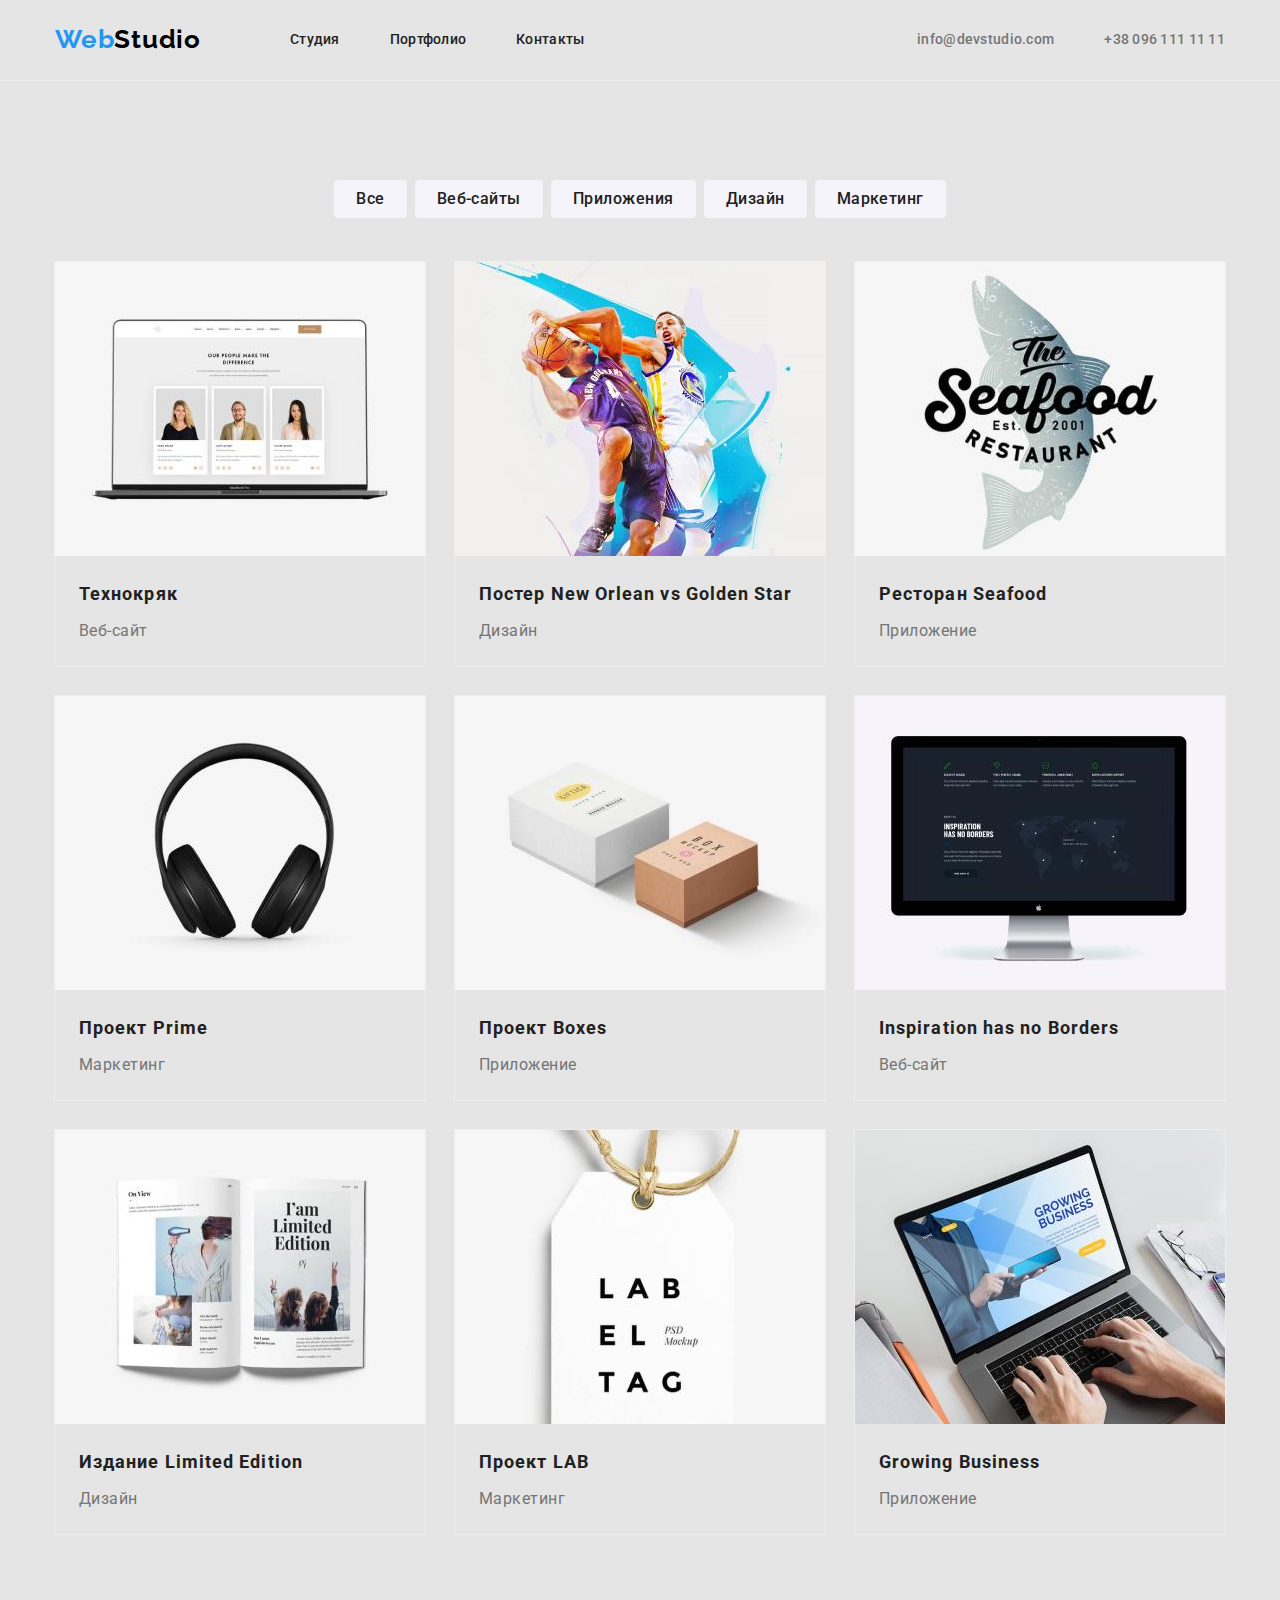
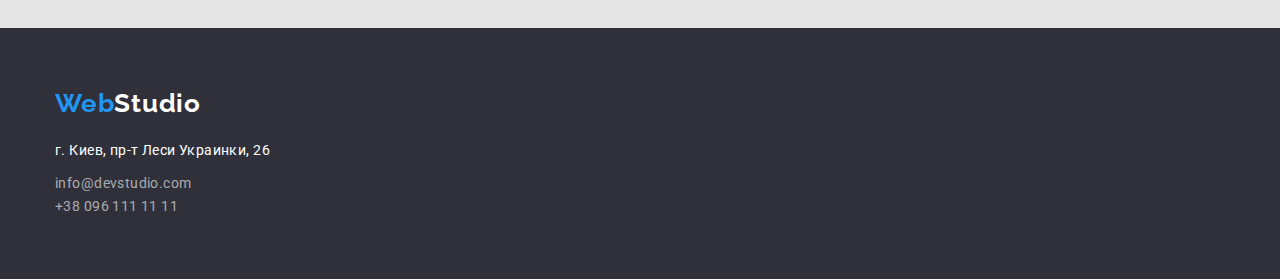
==== portfolio.html @ 98a0b050 "copy forder Home work 3" ====
<!DOCTYPE html>
<html lang="ru">
  <head>
    <meta charset="UTF-8" />
    <meta http-equiv="X-UA-Compatible" content="IE=edge" />
    <meta name="viewport" content="device-width, initial-scale=1.0" />
    <title>Portfolio</title>
    <link
      href="https://fonts.googleapis.com/css2?family=Raleway:wght@700&family=Roboto:wght@400;500;700;900&display=swap"
      rel="stylesheet"
    />
    <link
      rel="stylesheet"
      href="https://cdnjs.cloudflare.com/ajax/libs/modern-normalize/1.1.0/modern-normalize.min.css"
    />
    <link rel="stylesheet" href="./css/styles.css" />
  </head>

<body>
    <!-- site-nav -->
    <header class="header-box">
      <div class="container header-container">
        <nav class="header-navigation">
          <a href="./index.html" class="header-logo list">
            <span class="logo">Web</span>Studio</a
          >

          <ul class="header-nav list">
            <li class="items">
              <a href="./index.html" class="header-link link">Студия</a>
            </li>
            <li class="items">
              <a href="./portfolio.html" class="header-link link">Портфолио</a>
            </li>
            <li class="items">
              <a href="" class="header-link link">Контакты</a>
            </li>
          </ul>
        </nav>
        <ul class="auth-nav list">
          <li class="items">
            <a href="mailto:info@devstudio.com" 
            class="header-address link"
              >info@devstudio.com</a
            >
          </li>
          <li class="items">
            <a href="" class="header-address link">+38 096 111 11 11</a>
          </li>
        </ul>
      </div>
    </header>

    <main>
      <!-- Портфолио -->
      <!-- Наши работы -->
    <section class="our-work">
        <div class="container">
          <ul class="button-link list">
            <li class="button-item">
              <button type="button" class="button-secondary">Все</button>
            </li>

            <li class="button-item">
              <button type="button" class="button-secondary">Веб-сайты</button>
            </li>

            <li class="button-item">
              <button type="button" class="button-secondary">Приложения</button>
            </li>

            <li class="button-item">
              <button type="button" class="button-secondary">Дизайн</button>
            </li>

            <li class="button-item">
              <button type="button" class="button-secondary">Маркетинг</button>
            </li>
          </ul>
        </div>

        <!-- Projects -->
        <div class="container">
        <h1 class="visually-hidden">Наши работы</h1>
        <ul class="project list">
          <li class="project-section">
            <img
              src="./img/project1.jpg"
              alt="изображение 3 карточек"
              width="370"
              height="294"
            />
            <div class="project-jpg">
              <h2 class="project-title">Технокряк</h2>
              <p class="project-item">Веб-сайт</p>
            </div>
          </li>

          <li class="project-section">
            <img
              src="./img/project2.jpg"
              alt="изображение 2х баскетболистов"
              width="370"
              height="294"
            />
            <div class="project-jpg">
              <h2 class="project-title">Постер New Orlean vs Golden Star</h2>
              <p class="project-item">Дизайн</p>
            </div>
          </li>

          <li class="project-section">
            <img
              src="./img/project3.jpg"
              alt="изображение лого ресторана"
              width="370"
              height="294"
            />
            <div class="project-jpg">
              <h2 class="project-title">Ресторан Seafood</h2>
              <p class="project-item">Приложение</p>
            </div>
          </li>

          <li class="project-section">
            <img
              src="./img/project4.jpg"
              alt="изображение наушников"
              width="370"
              height="294"
            />
            <div class="project-jpg">
              <h2 class="project-title">Проект Prime</h2>
              <p class="project-item">Маркетинг</p>
            </div>
          </li>

          <li class="project-section">
            <img
              src="./img/project5.jpg"
              alt="изображение 2 коробок"
              width="370"
              height="294"
            />
            <div class="project-jpg">
              <h2 class="project-title">Проект Boxes</h2>
              <p class="project-item">Приложение</p>
            </div>
          </li>

          <li class="project-section">
            <img
              src="./img/project6.jpg"
              alt="изображение сайта и карты"
              width="370"
              height="294"
            />
            <div class="project-jpg">
              <h2 class="project-title">Inspiration has no Borders</h2>
              <p class="project-item">Веб-сайт</p>
            </div>
          </li>

          <li class="project-section">
            <img
              src="./img/project7.jpg"
              alt="изображение журнала"
              width="370"
              height="294"
            />
            <div class="project-jpg">
              <h2 class="project-title">Издание Limited Edition</h2>
              <p class="project-item">Дизайн</p>
            </div>
          </li>

          <li class="project-section">
            <img
              src="./img/project8.jpg"
              alt="изображение лейбы"
              width="370"
              height="294"
            />
            <div class="project-jpg">
              <h2 class="project-title">Проект LAB</h2>
              <p class="project-item">Маркетинг</p>
            </div>
          </li>

          <li class="project-section">
            <img
              src="./img/project9.jpg"
              alt="изображение работающего человека за ноутбуком"
              width="370"
              height="294"
            />
            <div class="project-jpg">
              <h2 class="project-title">Growing Business</h2>
              <p class="project-item">Приложение</p>
            </div>
          </li>
        </ul>
        </div>
    </section>
    </main>

    <!-- Футер (подвал) -->
    <footer class="footer-section"> 
        <div class="footer-list">
            <div class="footer-set">
                <a href="./index.html" class="footer-logo">
                    <span class="logo">Web</span>Studio
                </a>
    
            </div>
            <div class="footer-item">
                <address class="about-address"> г. Киев, пр-т Леси Украинки, 26 </address>
                <ul class="footer-nav list">
                    <li>
                        <a href="mailto:info@devstudio.com" class="footer-address mail link">info@devstudio.com</a>
                    </li>
                    <li>
                        <a href="" class="footer-address link">+38 096 111 11 11</a>
                    </li>
                </ul>
            </div>
        </div>
    
    </footer>
    
</body>
</html>
---- css/styles.css ----
/* цвет заголовков #212121*/
/* цвет основного текста #757575 */
/* белый цвет текста #FFFFFF */
/* акцент #2196F3 */
/* основной цвет фона #E5E5E5 */
/* вторичный цвет фона #F5F4FA */
/* серый #2F303A */
:root {
  --primary-text-color: #757575;
  --title-text-color: #212121;
  --accent-color: #2196f3;
  --second-accent-color: #ffffff;

  --primary-bg-color: #e5e5e5;
  --accent-bg-color: #2f303a;
  --first-bg-color: #f5f4fa;
  --second-bg-color: #ffffff;
}

p,
h1,
h2,
h3,
h4,
h5,
h6 {
  margin: 0;
}

ul {
  margin: 0;
  padding-left: 0;
  list-style: none;
}

img {
  display: block;
  min-width: 100%;
  height: auto;
}

body {
  background-color: var(--primary-bg-color);
  color: var(--primary-text-color);
  font-family: Roboto, sans-serif;
  letter-spacing: 0.03em;
}

.list {
  list-style: none;
  text-decoration: none;
}

/* -------------site-nav -------------------*/
.container {
  display: flex;
  width: 1200px;
  margin: 0 auto;
  padding-left: 15px;
  padding-right: 15px;

  /* background-color: tomato; */
  align-items: center;
}
.header-box {
  /* border: 1px #ECECEC; */
  outline: 1px solid #ececec;
}
.header-logo {
  display: flex;
  width: 145px;
  padding-top: 24px;
  padding-bottom: 25px;
  /* outline: 2px solid rgb(3, 248, 15); */
  margin-right: 90px;

  color: #000000;
  font-family: Raleway, sans-serif;
  font-weight: 700;
  font-size: 26px;
  line-height: 1.19;
  letter-spacing: 0.03em;
}

.logo {
  color: var(--accent-color);
  font-family: Raleway, sans-serif;
  font-weight: 700;
  font-size: 26px;
  line-height: 1.19;
  letter-spacing: 0.03em;
}
.header-navigation {
  display: flex;
}

.header-nav {
  display: flex;
  /* outline: 2px solid teal;  */
}
.header-nav .items {
  text-decoration: none;
  /* outline: 2px solid rgb(255, 255, 255); */
}

.header-nav .items:not(:last-child) {
  margin-right: 50px;
}

.header-nav .link:hover,
.header-nav .link:focus {
  color: #2196f3;
}
.header-link {
  display: flex;
  padding-top: 32px;
  padding-bottom: 32px;

  color: var(--title-text-color);
  font-weight: 500;
  font-size: 14px;
  line-height: 1.14;
  letter-spacing: 0.02em;
  text-decoration: none;
}

.auth-nav .link {
  text-decoration: none;
}
.auth-nav .link:hover,
.auth-nav .link:focus {
  color: #2196f3;
}

.auth-nav {
  display: flex;
  /* outline: 2px solid rgb(173, 14, 125); */
  margin-left: auto;
}
.auth-nav .items + .items {
  margin-left: 50px;
}

.section-title {
  color: var(--title-text-color);
}

.header-address {
  display: block;
  padding-top: 32px;
  padding-bottom: 32px;
  /* background-color: teal; */

  color: var(--primary-text-color);
  font-weight: 500;
  font-size: 14px;
  line-height: 1.14;
  letter-spacing: 0.02em;
}

/* -----------------Герой-------------------- */
.hero {
  margin: 0 auto;
  background-color: var(--accent-bg-color);
  text-align: center;

  height: 600px;
  padding-top: 200px;
  padding-bottom: 200px;
  align-items: center;
}

.hero-title {
  margin: 0 auto;
  margin-bottom: 30px;
  max-width: 700px;
  text-align: center;
  color: var(--second-accent-color);
  font-weight: 900;
  font-size: 44px;
  line-height: 1.36;

  letter-spacing: 0.06em;
  text-transform: uppercase;
}

.button {
  color: var(--title-text-color);
  background-color: var(--primary-bg-color);

  box-shadow: 0px 4px 4px rgba(0, 0, 0, 0.15);
  border-radius: 4px;
  border: none;

  align-items: center;
  text-align: center;
  margin: 0 auto;
}

.button.primary {
  display: block;
  width: 200px;
  height: 50px;
  align-items: center;
  text-align: center;
  /* margin-bottom: 200px; */

  font-family: Roboto, sans-serif;
  color: var(--second-accent-color);
  background-color: var(--accent-color);
  font-weight: 700;
  font-size: 16px;
  line-height: 1.87;
  letter-spacing: 0.06em;
}

.button.primary:hover,
.button.primary:focus {
  color: var(--title-text-color);
  background-color: var(--first-bg-color);
}

/* -------------Особенности------------- */
.visually-hidden {
  position: absolute;
  width: 1px;
  height: 1px;
  margin: -1px;
  padding: 0;
  overflow: hidden;
  border: 0;
  clip: rect(0 0 0 0);
}
.section {
  padding-bottom: 94px;
  padding-top: 94px;
}

.feature {
  display: flex;
  margin: 0 auto;
}

.feature .feature-item:not(:last-child) {
  margin-right: 30px;
}

.feature-title {
  margin-bottom: 10px;
  width: 270px;
  color: var(--title-text-color);
  font-weight: bold;
  font-size: 14px;
  line-height: 1.14;
  text-transform: uppercase;
  letter-spacing: 0.03em;
}
.feature-text {
  color: var(--primary-text-color);
  font-weight: normal;
  font-size: 14px;
  line-height: 1.71;
  letter-spacing: 0.03em;
}

/* ---------------Чем мы занимаемся----------- */
.section {
  /* outline: 2px solid rgb(173, 14, 125); */
  background-color: var(--primary-bg-color);
  padding-bottom: 94px;
}

.section-title {
  margin-bottom: 50px;
  /* width: 376px; */
  color: var(--title-text-color);
  font-weight: 700;
  font-size: 36px;
  line-height: 1.17;
  text-align: center;
  letter-spacing: 0.03em;
}
.work {
  display: flex;
}
.work-img {
  margin: 0 auto;
  flex-basis: calc(100% / 3);
}

.work .work-img + .work-img {
  margin-left: 30px;
}

/* -----------------Наша команда----------------- */
.our-command {
  background-color: var(--first-bg-color);
  padding-top: 94px;
  padding-bottom: 94px;

  /* margin-bottom: 50px; */
  /* outline: 2px solid rgb(27, 2, 138); */
}
.command {
  display: flex;
  margin-bottom: 94px;
  /* width: 270px; */
}

.command-item {
  margin: 0 auto;

  /* width: 376px; */
  color: var(--title-text-color);
  font-weight: 700;
  font-size: 36px;
  line-height: 1.17;
  text-align: center;
  letter-spacing: 0.03em;
}

.command-section {
  margin: 0 auto;
  /* margin-bottom: 94px; */
  /* filter: drop-shadow(0px 4px 4px rgba(0, 0, 0, 0.25)); */
}
.command .command-section + .command-section {
  margin-left: 30px;
}
.command-section-img {
  margin-bottom: 30px;
}

.command-title {
  margin-bottom: 10px;
  /* outline: 2px solid rgb(173, 14, 125); */
  color: var(--title-text-color);
  font-weight: 500;
  font-size: 16px;
  line-height: 1.19;
  text-align: center;
  letter-spacing: 0.03em;
}
.command-discription {
  margin-bottom: 30px;
  color: var(--primary-text-color);
  font-weight: 400;
  font-size: 16px;
  line-height: 1.19;
  text-align: center;
  letter-spacing: 0.03em;
}

/*---------------- Футер------------------ */

.footer-section {
  background-color: var(--accent-bg-color);
  color: var(--second-accent-color);
  padding-top: 60px;
  padding-bottom: 60px;
}

.footer-list {
  width: 1200px;

  margin: 0 auto;
  padding-left: 15px;
  padding-right: 15px;
}

.footer-logo {
  display: flex;
  /* outline: 2px solid rgb(245, 121, 5);  */

  width: 145px;

  margin-bottom: 20px;

  color: var(--second-accent-color);
  font-family: Raleway, sans-serif;
  text-decoration: none;
  font-weight: 700;
  font-size: 26px;
  line-height: 1.19;
  letter-spacing: 0.03em;
}
.footer-set {
  /* margin-top: 60px; */
}

.footer-nav {
  /* outline: 2px solid teal;  */
  color: rgb(255, 255, 255, 0.6);
  font-weight: 400;
  font-size: 14px;
  line-height: 1.71;
  letter-spacing: 0.03em;
}

.footer-address {
  /* outline: 2px solid rgb(98, 0, 128);  */
  color: rgba(255, 255, 255, 0.6);
  text-decoration: none;
  font-weight: 400;
  font-size: 14px;
  line-height: 1.71;
  letter-spacing: 0.03em;
  margin-bottom: 60px;
}

.footer-nav .link:hover,
.footer-nav .link:focus {
  color: #2196f3;
}
.mail {
  padding-bottom: 9px;
}
.about-address {
  /* outline: 2px solid rgb(2, 0, 128);  */
  color: var(--second-accent-color);
  font-weight: 400;
  font-size: 14px;
  line-height: 1.71;
  letter-spacing: 0.03em;
  font-style: normal;
  margin-bottom: 9px;
}
.footer-item {
}

/* --------------Портфолио--------------- *
/* ------------- Наши работы ----------*/
.our-work {
  padding-top: 94px;
  padding-bottom: 94px;
}

.button-link {
  display: flex;
  margin: 0 auto;
}
.button-item {
  display: block;
  height: 38px;
  min-width: 29px;
  padding-top: 6px;
  margin-bottom: 50px;
}

.button-link .button-item + .button-item {
  margin-left: 8px;
}

.button-item .button-secondary:hover,
.button-item .button-secondary:focus {
  color: var(--second-accent-color);
  background-color: var(--accent-color);
}

.button-secondary {
  padding: 6px 22px;
  background-color: var(--first-bg-color);
  border-radius: 4px;
}

.button-item .button-secondary {
  font-family: Roboto, sans-serif;
  color: var(--title-text-color);
  background-color: var(--first-bg-color);
  border: none;
  cursor: pointer;
  font-weight: 500;
  font-size: 16px;
  line-height: 1.62;
  text-align: center;
  letter-spacing: 0.03em;
}

/*--------------- Projects--------------------------  */
.project {
  display: flex;
  flex-wrap: wrap;
  padding: 0;
  margin: 0 auto;
  margin-left: -30px;
  margin-top: -30px;

  align-items: center;
  /* outline: 2px solid rgb(3, 248, 15); */
  /* margin-left: -30px; */
}

.project-section {
  flex-basis: calc(100% / 3 - 30px);
  margin-left: 30px;
  margin-top: 30px;
  outline: 1px solid #eeeeee;
}

.project-title {
  margin-bottom: 4px;

  color: var(--title-text-color);
  font-weight: 700;
  font-size: 18px;
  line-height: 2;
  letter-spacing: 0.06em;
}
.project-item {
  color: var(--primary-text-color);
  font-weight: normal;
  font-size: 16px;
  line-height: 1.87;
  letter-spacing: 0.03em;
}

.project-jpg {
  padding-top: 20px;
  padding-bottom: 20px;
  padding-left: 24px;
  padding-right: 24px;
}
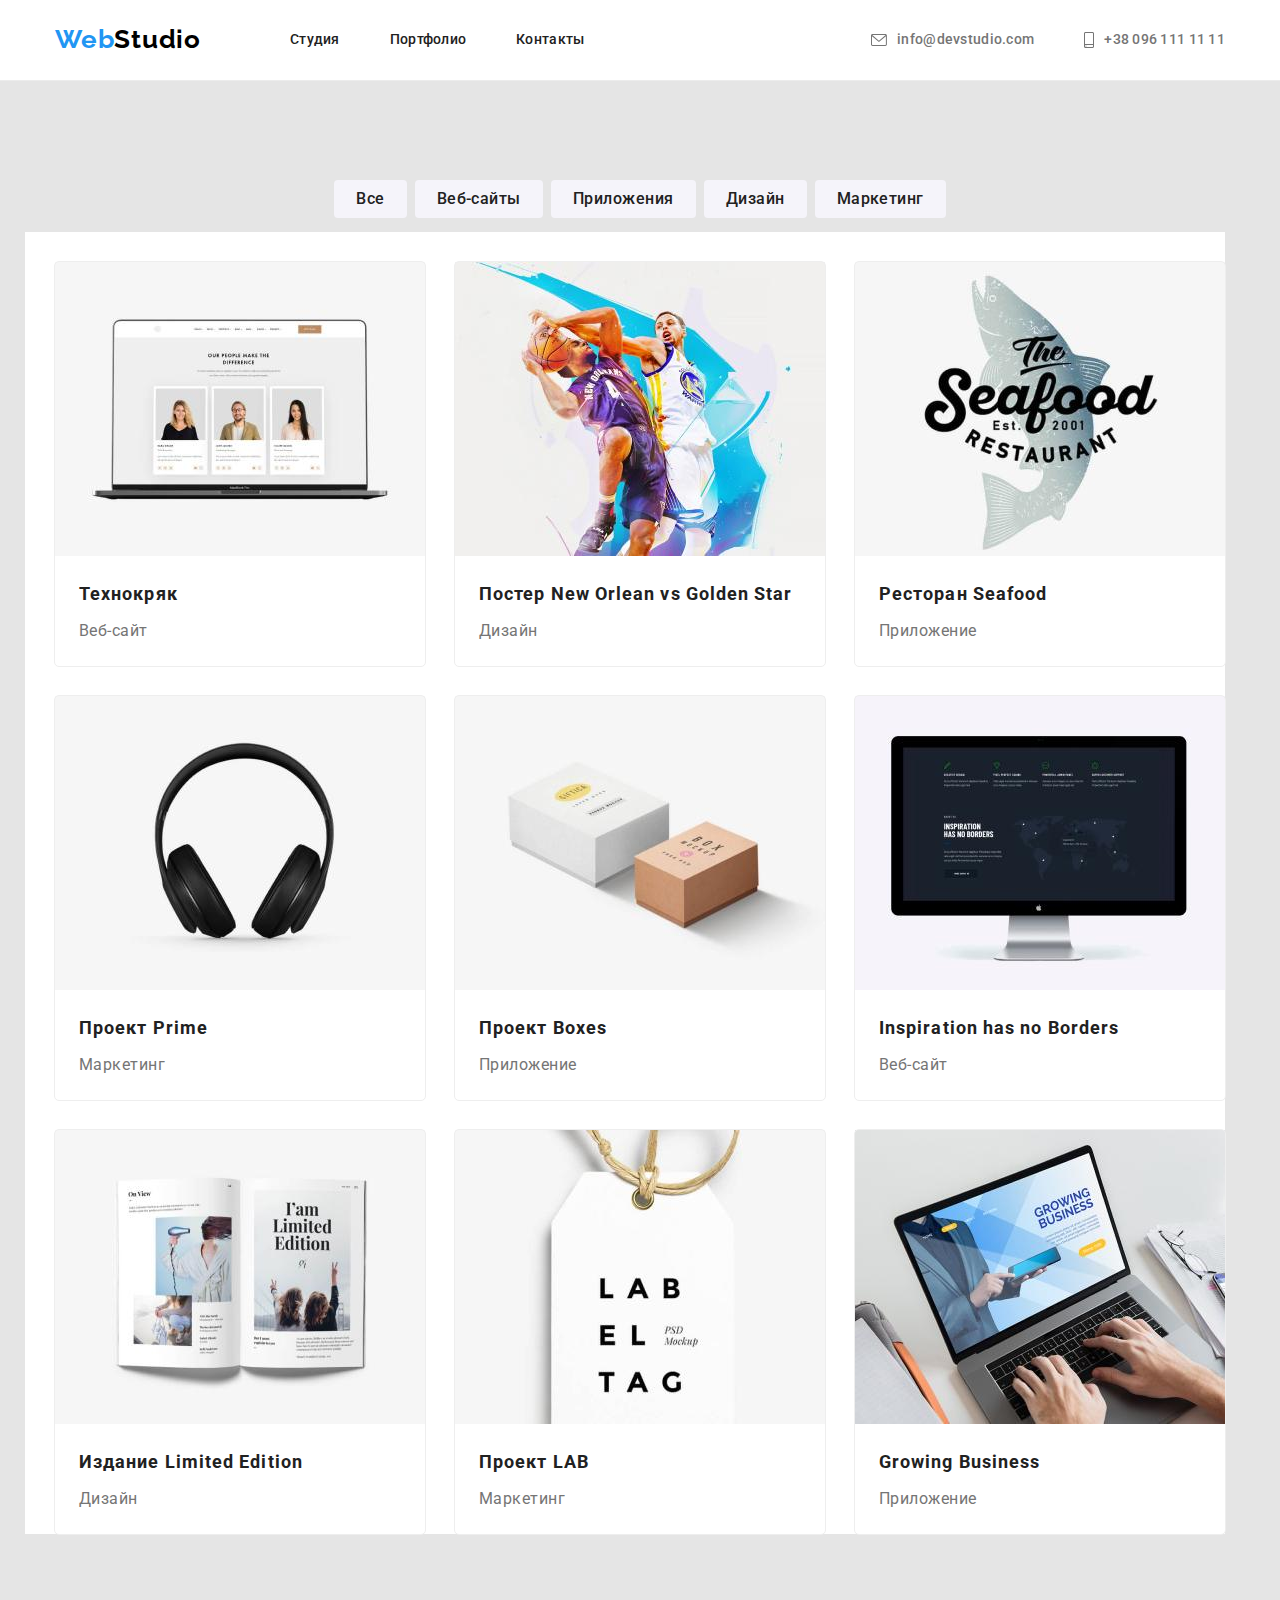
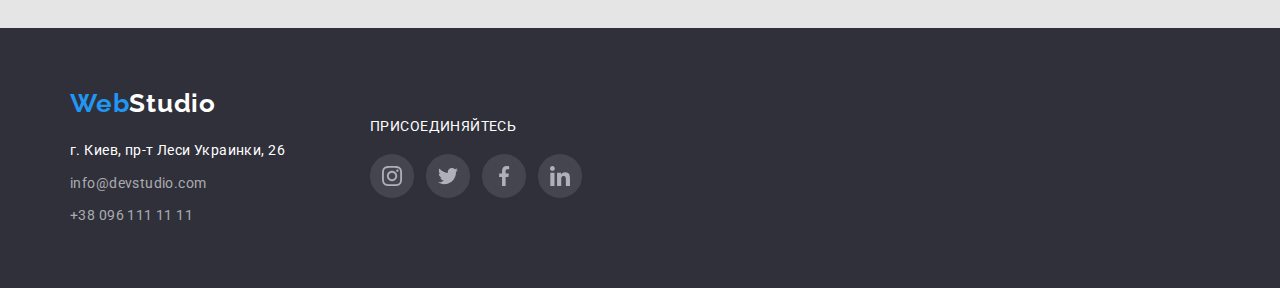
==== commit 63f3ffe6: "тени на кнопку и на картинки при ховере на странице Портфолио" ====
--- a/portfolio.html
+++ b/portfolio.html
@@ -1,30 +1,26 @@
 <!DOCTYPE html>
 <html lang="ru">
-  <head>
-    <meta charset="UTF-8" />
-    <meta http-equiv="X-UA-Compatible" content="IE=edge" />
-    <meta name="viewport" content="device-width, initial-scale=1.0" />
-    <title>Portfolio</title>
-    <link
-      href="https://fonts.googleapis.com/css2?family=Raleway:wght@700&family=Roboto:wght@400;500;700;900&display=swap"
-      rel="stylesheet"
-    />
-    <link
-      rel="stylesheet"
-      href="https://cdnjs.cloudflare.com/ajax/libs/modern-normalize/1.1.0/modern-normalize.min.css"
-    />
-    <link rel="stylesheet" href="./css/styles.css" />
-  </head>
+
+<head>
+  <meta charset="UTF-8" />
+  <meta http-equiv="X-UA-Compatible" content="IE=edge" />
+  <meta name="viewport" content="device-width, initial-scale=1.0" />
+  <title>Portfolio</title>
+  <link href="https://fonts.googleapis.com/css2?family=Raleway:wght@700&family=Roboto:wght@400;500;700;900&display=swap"
+    rel="stylesheet" />
+  <link rel="stylesheet"
+    href="https://cdnjs.cloudflare.com/ajax/libs/modern-normalize/1.1.0/modern-normalize.min.css" />
+  <link rel="stylesheet" href="./css/styles.css" />
+</head>
 
 <body>
-    <!-- site-nav -->
+  <!-- site-nav -->
     <header class="header-box">
       <div class="container header-container">
         <nav class="header-navigation">
           <a href="./index.html" class="header-logo list">
-            <span class="logo">Web</span>Studio</a
-          >
-
+            <span class="logo">Web</span>Studio</a>
+    
           <ul class="header-nav list">
             <li class="items">
               <a href="./index.html" class="header-link link">Студия</a>
@@ -37,59 +33,61 @@
             </li>
           </ul>
         </nav>
+    
         <ul class="auth-nav list">
           <li class="items">
-            <a href="mailto:info@devstudio.com" 
-            class="header-address link"
-              >info@devstudio.com</a
-            >
+            <div class="contact-icon">
+              <svg class="nav-icon" width="16" height="12">
+                <use href="./img/icons.svg#icon-envelope"></use>
+              </svg>
+              <a href="mailto:info@devstudio.com" class="header-address link">info@devstudio.com</a>
+            </div>
           </li>
           <li class="items">
-            <a href="" class="header-address link">+38 096 111 11 11</a>
+            <div class="contact-icon">
+              <svg class="nav-icon" width="10" height="16">
+                <use href="./img/icons.svg#icon-smartphone"></use>
+              </svg>
+              <a href="" class="header-address link">+38 096 111 11 11</a>
           </li>
         </ul>
       </div>
     </header>
-
-    <main>
-      <!-- Портфолио -->
-      <!-- Наши работы -->
+    
+  <main>
+    <!-- Портфолио -->
+    <!-- Наши работы -->
     <section class="our-work">
-        <div class="container">
-          <ul class="button-link list">
-            <li class="button-item">
-              <button type="button" class="button-secondary">Все</button>
-            </li>
-
-            <li class="button-item">
-              <button type="button" class="button-secondary">Веб-сайты</button>
-            </li>
-
-            <li class="button-item">
-              <button type="button" class="button-secondary">Приложения</button>
-            </li>
-
-            <li class="button-item">
-              <button type="button" class="button-secondary">Дизайн</button>
-            </li>
-
-            <li class="button-item">
-              <button type="button" class="button-secondary">Маркетинг</button>
-            </li>
-          </ul>
-        </div>
-
-        <!-- Projects -->
-        <div class="container">
+      <div class="container">
+        <ul class="button-link list">
+          <li class="button-item">
+            <button type="button" class="button-secondary">Все</button>
+          </li>
+
+          <li class="button-item">
+            <button type="button" class="button-secondary">Веб-сайты</button>
+          </li>
+
+          <li class="button-item">
+            <button type="button" class="button-secondary">Приложения</button>
+          </li>
+
+          <li class="button-item">
+            <button type="button" class="button-secondary">Дизайн</button>
+          </li>
+
+          <li class="button-item">
+            <button type="button" class="button-secondary">Маркетинг</button>
+          </li>
+        </ul>
+      </div>
+
+      <!-- Projects -->
+      <div class="container">
         <h1 class="visually-hidden">Наши работы</h1>
         <ul class="project list">
           <li class="project-section">
-            <img
-              src="./img/project1.jpg"
-              alt="изображение 3 карточек"
-              width="370"
-              height="294"
-            />
+            <img src="./img/project1.jpg" alt="изображение 3 карточек" width="370" height="294" />
             <div class="project-jpg">
               <h2 class="project-title">Технокряк</h2>
               <p class="project-item">Веб-сайт</p>
@@ -97,12 +95,7 @@
           </li>
 
           <li class="project-section">
-            <img
-              src="./img/project2.jpg"
-              alt="изображение 2х баскетболистов"
-              width="370"
-              height="294"
-            />
+            <img src="./img/project2.jpg" alt="изображение 2х баскетболистов" width="370" height="294" />
             <div class="project-jpg">
               <h2 class="project-title">Постер New Orlean vs Golden Star</h2>
               <p class="project-item">Дизайн</p>
@@ -110,12 +103,7 @@
           </li>
 
           <li class="project-section">
-            <img
-              src="./img/project3.jpg"
-              alt="изображение лого ресторана"
-              width="370"
-              height="294"
-            />
+            <img src="./img/project3.jpg" alt="изображение лого ресторана" width="370" height="294" />
             <div class="project-jpg">
               <h2 class="project-title">Ресторан Seafood</h2>
               <p class="project-item">Приложение</p>
@@ -123,12 +111,7 @@
           </li>
 
           <li class="project-section">
-            <img
-              src="./img/project4.jpg"
-              alt="изображение наушников"
-              width="370"
-              height="294"
-            />
+            <img src="./img/project4.jpg" alt="изображение наушников" width="370" height="294" />
             <div class="project-jpg">
               <h2 class="project-title">Проект Prime</h2>
               <p class="project-item">Маркетинг</p>
@@ -136,12 +119,7 @@
           </li>
 
           <li class="project-section">
-            <img
-              src="./img/project5.jpg"
-              alt="изображение 2 коробок"
-              width="370"
-              height="294"
-            />
+            <img src="./img/project5.jpg" alt="изображение 2 коробок" width="370" height="294" />
             <div class="project-jpg">
               <h2 class="project-title">Проект Boxes</h2>
               <p class="project-item">Приложение</p>
@@ -149,12 +127,7 @@
           </li>
 
           <li class="project-section">
-            <img
-              src="./img/project6.jpg"
-              alt="изображение сайта и карты"
-              width="370"
-              height="294"
-            />
+            <img src="./img/project6.jpg" alt="изображение сайта и карты" width="370" height="294" />
             <div class="project-jpg">
               <h2 class="project-title">Inspiration has no Borders</h2>
               <p class="project-item">Веб-сайт</p>
@@ -162,12 +135,7 @@
           </li>
 
           <li class="project-section">
-            <img
-              src="./img/project7.jpg"
-              alt="изображение журнала"
-              width="370"
-              height="294"
-            />
+            <img src="./img/project7.jpg" alt="изображение журнала" width="370" height="294" />
             <div class="project-jpg">
               <h2 class="project-title">Издание Limited Edition</h2>
               <p class="project-item">Дизайн</p>
@@ -175,12 +143,7 @@
           </li>
 
           <li class="project-section">
-            <img
-              src="./img/project8.jpg"
-              alt="изображение лейбы"
-              width="370"
-              height="294"
-            />
+            <img src="./img/project8.jpg" alt="изображение лейбы" width="370" height="294" />
             <div class="project-jpg">
               <h2 class="project-title">Проект LAB</h2>
               <p class="project-item">Маркетинг</p>
@@ -188,45 +151,78 @@
           </li>
 
           <li class="project-section">
-            <img
-              src="./img/project9.jpg"
-              alt="изображение работающего человека за ноутбуком"
-              width="370"
-              height="294"
-            />
+            <img src="./img/project9.jpg" alt="изображение работающего человека за ноутбуком" width="370"
+              height="294" />
             <div class="project-jpg">
               <h2 class="project-title">Growing Business</h2>
               <p class="project-item">Приложение</p>
             </div>
           </li>
         </ul>
-        </div>
+      </div>
     </section>
-    </main>
-
-    <!-- Футер (подвал) -->
-    <footer class="footer-section"> 
-        <div class="footer-list">
-            <div class="footer-set">
-                <a href="./index.html" class="footer-logo">
-                    <span class="logo">Web</span>Studio
-                </a>
-    
-            </div>
-            <div class="footer-item">
-                <address class="about-address"> г. Киев, пр-т Леси Украинки, 26 </address>
-                <ul class="footer-nav list">
-                    <li>
-                        <a href="mailto:info@devstudio.com" class="footer-address mail link">info@devstudio.com</a>
-                    </li>
-                    <li>
-                        <a href="" class="footer-address link">+38 096 111 11 11</a>
-                    </li>
-                </ul>
-            </div>
-        </div>
-    
-    </footer>
-    
+  </main>
+
+  <!-- Футер (подвал) -->
+<footer class="footer-section">
+  <div class="container">
+    <div class="footer-list">
+      <div class="footer-set">
+        <a href="./index.html" class="footer-logo">
+          <span class="logo">Web</span>Studio
+        </a>
+      </div>
+      <div class="footer-item">
+        <address class="about-address">
+          г. Киев, пр-т Леси Украинки, 26
+        </address>
+        <ul class="footer-nav list">
+          <li class="footer-link">
+            <a href="mailto:info@devstudio.com" class="footer-address mail link">info@devstudio.com</a>
+          </li>
+          <li>
+            <a href="" class="footer-address link">+38 096 111 11 11</a>
+          </li>
+        </ul>
+      </div>
+    </div>
+
+    <div class="footer-box">
+      <p class="footer-text">Присоединяйтесь</p>
+      <ul class="footer-command-box">
+        <li class="footer-command-iconbox">
+          <a href="" class="footer-command-link">
+            <svg class="footer-command-icon">
+              <use href="./img/icons.svg#icon-instagram2"></use>
+            </svg>
+          </a>
+        </li>
+
+        <li class="footer-command-iconbox">
+          <a href="" class="footer-command-link">
+            <svg class="footer-command-icon">
+              <use href="./img/icons.svg#icon-twitter1"></use>
+            </svg> </a>
+        </li>
+
+        <li class="footer-command-iconbox">
+          <a href="" class="footer-command-link">
+            <svg class="footer-command-icon">
+              <use href="./img/icons.svg#icon-facebook1"></use>
+            </svg> </a>
+        </li>
+
+        <li class="footer-command-iconbox">
+          <a href="" class="footer-command-link">
+            <svg class="footer-command-icon">
+              <use href="./img/icons.svg#icon-linkedin1"></use>
+            </svg> </a>
+        </li>
+      </ul>
+
+    </div>
+  </div>
+</footer>
 </body>
-</html>
+
+</html>--- a/css/styles.css
+++ b/css/styles.css
@@ -65,6 +65,7 @@
 .header-box {
   /* border: 1px #ECECEC; */
   outline: 1px solid #ececec;
+  background-color: #ffffff;
 }
 .header-logo {
   display: flex;
@@ -131,7 +132,10 @@
 .auth-nav .link:focus {
   color: #2196f3;
 }
-
+.contact-icon .nav-icon:hover,
+.contact-icon .nav-icon:focus {
+  fill: var(--accent-color);
+}
 .auth-nav {
   display: flex;
   /* outline: 2px solid rgb(173, 14, 125); */
@@ -141,12 +145,8 @@
   margin-left: 50px;
 }
 
-.section-title {
-  color: var(--title-text-color);
-}
-
 .header-address {
-  display: block;
+  display: flex;
   padding-top: 32px;
   padding-bottom: 32px;
   /* background-color: teal; */
@@ -157,17 +157,40 @@
   line-height: 1.14;
   letter-spacing: 0.02em;
 }
+.contact-icon {
+  display: flex;
+  align-items: center;
+}
+
+.nav-icon {
+margin-right: 10px;
+fill: var(--primary-text-color);
+}
+
+
 
 /* -----------------Герой-------------------- */
 .hero {
   margin: 0 auto;
-  background-color: var(--accent-bg-color);
-  text-align: center;
-
+
+  text-align: center;
+  max-width: 1600px;
   height: 600px;
   padding-top: 200px;
   padding-bottom: 200px;
   align-items: center;
+
+  background-color: #c4c4c4;
+  background-image: linear-gradient(
+    to right,
+    rgba(47, 48, 58, 0.4),
+    rgba(47, 48, 58, 0.4)
+  );
+
+  background-image: url(../img/fon.jpg);
+  background-repeat: no-repeat;
+  background-position: center;
+  background-size: cover;
 }
 
 .hero-title {
@@ -231,14 +254,35 @@
   border: 0;
   clip: rect(0 0 0 0);
 }
-.section {
+.section-feature {
+  /* padding-bottom: 94px; */
+  padding-top: 94px;
   padding-bottom: 94px;
-  padding-top: 94px;
+  background-color: #ffffff;
 }
 
 .feature {
   display: flex;
   margin: 0 auto;
+  
+}
+.feature-section{
+border-radius: 4px; 
+/* outline: 2px solid rgb(5, 194, 5); */
+padding-top: 25px;
+  padding-bottom: 25px;
+  padding-left: 100px;
+  padding-right: 100px; 
+  margin-bottom: 30px;
+background-color: var(--first-bg-color);
+}
+
+.feature-icon {
+  display: block;
+  margin: 0 auto;
+  width: 70px;
+  height: 70px;
+  fill: #212121;
 }
 
 .feature .feature-item:not(:last-child) {
@@ -254,6 +298,7 @@
   line-height: 1.14;
   text-transform: uppercase;
   letter-spacing: 0.03em;
+ 
 }
 .feature-text {
   color: var(--primary-text-color);
@@ -263,10 +308,11 @@
   letter-spacing: 0.03em;
 }
 
+
 /* ---------------Чем мы занимаемся----------- */
 .section {
   /* outline: 2px solid rgb(173, 14, 125); */
-  background-color: var(--primary-bg-color);
+  background-color: var(--second-bg-color);
   padding-bottom: 94px;
 }
 
@@ -303,12 +349,12 @@
 }
 .command {
   display: flex;
-  margin-bottom: 94px;
-  /* width: 270px; */
-}
+ }
+
 
 .command-item {
   margin: 0 auto;
+  margin-bottom: 50px;
 
   /* width: 376px; */
   color: var(--title-text-color);
@@ -321,6 +367,9 @@
 
 .command-section {
   margin: 0 auto;
+  background: #FFFFFF;
+  box-shadow: 0px 1px 3px rgba(0, 0, 0, 0.12), 0px 1px 1px rgba(0, 0, 0, 0.14), 0px 2px 1px rgba(0, 0, 0, 0.2);
+border-radius: 4px;
   /* margin-bottom: 94px; */
   /* filter: drop-shadow(0px 4px 4px rgba(0, 0, 0, 0.25)); */
 }
@@ -333,8 +382,7 @@
 
 .command-title {
   margin-bottom: 10px;
-  /* outline: 2px solid rgb(173, 14, 125); */
-  color: var(--title-text-color);
+   color: var(--title-text-color);
   font-weight: 500;
   font-size: 16px;
   line-height: 1.19;
@@ -350,6 +398,93 @@
   text-align: center;
   letter-spacing: 0.03em;
 }
+.command-box{
+display: flex;
+  margin-left: 32px;
+  margin-right: 32px;
+  margin-top: 16px;
+  margin-bottom: 30px;
+
+}
+.command-iconbox {
+   /* outline: 1px solid rgb(173, 14, 125); */
+   border-radius: 50px; 
+}
+.command-box .command-iconbox + .command-iconbox {
+  margin-left: 12px;
+}
+.command-link{
+  display: flex;
+  padding: 0;
+  margin: 0;
+  /* justify-content: center; */
+  align-items: center;
+  width: 44px;
+  height: 44px;
+
+}
+.command-icon{
+  display: flex;
+  margin: 0 auto;
+  width: 20px;
+  height: 20px;
+fill: #AFB1B8;
+}
+.command-iconbox:hover,
+.command-iconbox:focus {
+  background-color: var(--accent-color);
+}
+.command-iconbox:hover .command-icon,
+.command-iconbox:focus .command-icon {
+fill: #FFFFFF;
+}
+
+/* --------------Постоянные клиенты-------------------- */
+.our-clients {
+  background-color: var(--second-bg-color);
+  padding-top: 94px;
+  padding-bottom: 94px;
+}
+
+.clients-item {
+  margin-bottom: 50px;
+  font-weight: 700px;
+  color: var(--title-text-color);
+  font-weight: 700;
+  font-size: 36px;
+  line-height: 1.17;
+  text-align: center;
+  letter-spacing: 0.03em;
+}
+.clients {
+  display: flex;
+  margin: 0 auto;
+  /* outline: 2px solid rgb(25, 14, 173); */
+}
+.clients-section {
+  padding-bottom: 16px;
+  padding-top: 16px;
+  padding-left: 32px;
+  padding-right: 32px;
+  border: 1px solid #afb1b8;
+  box-sizing: border-box;
+  border-radius: 4px;
+    /* outline: 2px solid rgb(5, 194, 5); */
+}
+.client-icon {
+  width: 106px;
+  height: 60px;
+  fill: rgba(175, 177, 184, 1);
+}
+.client-icon:hover {
+  fill: var(--accent-color);
+}
+.clients-section:hover {
+ border: 1px solid var(--accent-color);
+}
+.clients .clients-section + .clients-section {
+  margin-left: 30px;
+}
 
 /*---------------- Футер------------------ */
 
@@ -361,9 +496,6 @@
 }
 
 .footer-list {
-  width: 1200px;
-
-  margin: 0 auto;
   padding-left: 15px;
   padding-right: 15px;
 }
@@ -383,9 +515,6 @@
   font-size: 26px;
   line-height: 1.19;
   letter-spacing: 0.03em;
-}
-.footer-set {
-  /* margin-top: 60px; */
 }
 
 .footer-nav {
@@ -412,8 +541,9 @@
 .footer-nav .link:focus {
   color: #2196f3;
 }
-.mail {
-  padding-bottom: 9px;
+
+.footer-link {
+  margin-bottom: 9px;
 }
 .about-address {
   /* outline: 2px solid rgb(2, 0, 128);  */
@@ -425,9 +555,60 @@
   font-style: normal;
   margin-bottom: 9px;
 }
-.footer-item {
-}
-
+.footer-box {
+  display: flex;
+  flex-direction: column;
+  margin-left: 70px;
+  width: 206px;
+}
+.footer-text{
+  color: var(--second-accent-color);
+  font-weight: 700px;
+font-size: 14px;
+line-height: 1.15;
+letter-spacing: 0.03em;
+text-transform: uppercase;
+margin-bottom: 20px;
+}
+.footer-command-box{
+display: flex;
+
+ }
+.footer-command-iconbox {
+   /* outline: 1px solid rgb(173, 14, 125); */
+   border-radius: 50px; 
+   background-color: rgba(255, 255, 255, 0.1);
+  
+  
+}
+.footer-command-box .footer-command-iconbox + .footer-command-iconbox {
+  margin-left: 12px;
+}
+.footer-command-link{
+  display: flex;
+  padding: 0;
+  margin: 0;
+  /* justify-content: center; */
+  align-items: center;
+  width: 44px;
+  height: 44px;
+
+}
+.footer-command-icon{
+  display: flex;
+  margin: 0 auto;
+  width: 20px;
+  height: 20px;
+fill: #AFB1B8;
+}
+.footer-command-iconbox:hover,
+.footer-command-iconbox:focus {
+  background-color: var(--accent-color);
+}
+.footer-command-iconbox:hover .footer-command-icon,
+.footer-command-iconbox:focus .footer-command-icon {
+fill: #FFFFFF;
+}
 /* --------------Портфолио--------------- *
 /* ------------- Наши работы ----------*/
 .our-work {
@@ -438,13 +619,13 @@
 .button-link {
   display: flex;
   margin: 0 auto;
+  margin-bottom: 50px;
 }
 .button-item {
   display: block;
   height: 38px;
   min-width: 29px;
   padding-top: 6px;
-  margin-bottom: 50px;
 }
 
 .button-link .button-item + .button-item {
@@ -455,6 +636,8 @@
 .button-item .button-secondary:focus {
   color: var(--second-accent-color);
   background-color: var(--accent-color);
+  box-shadow: 0px 1px 3px rgba(0, 0, 0, 0.12), 0px 1px 1px rgba(0, 0, 0, 0.14), 0px 2px 1px rgba(0, 0, 0, 0.2);
+
 }
 
 .button-secondary {
@@ -484,7 +667,7 @@
   margin: 0 auto;
   margin-left: -30px;
   margin-top: -30px;
-
+  background-color: #ffffff;
   align-items: center;
   /* outline: 2px solid rgb(3, 248, 15); */
   /* margin-left: -30px; */
@@ -495,6 +678,7 @@
   margin-left: 30px;
   margin-top: 30px;
   outline: 1px solid #eeeeee;
+  border-radius: 4px;
 }
 
 .project-title {
@@ -507,7 +691,7 @@
   letter-spacing: 0.06em;
 }
 .project-item {
-  color: var(--primary-text-color);
+   color: var(--primary-text-color);
   font-weight: normal;
   font-size: 16px;
   line-height: 1.87;
@@ -520,3 +704,9 @@
   padding-left: 24px;
   padding-right: 24px;
 }
+
+.project-section:hover,
+.project-section:hover{
+  box-shadow: 0px 4px 4px rgba(0, 0, 0, 0.15);
+  outline: 1px solid rgba(0, 0, 0, 0.15);
+}